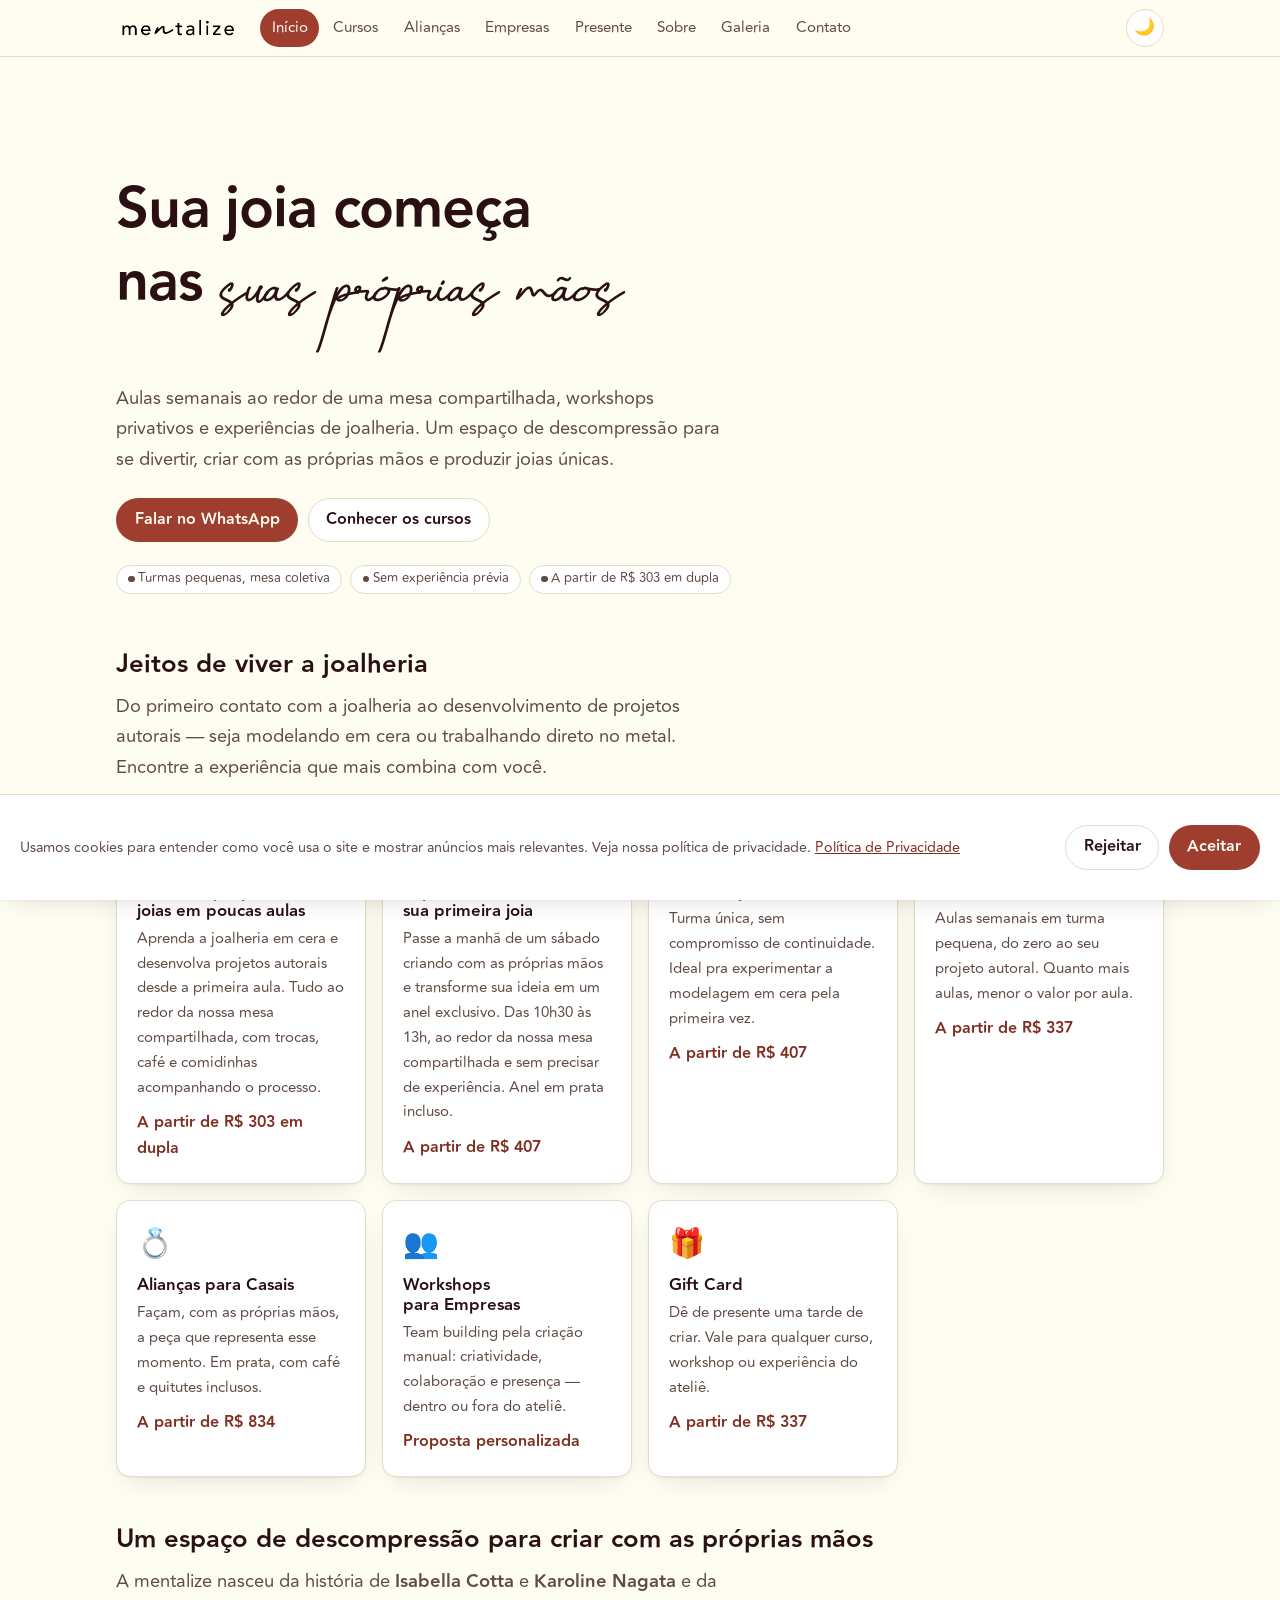
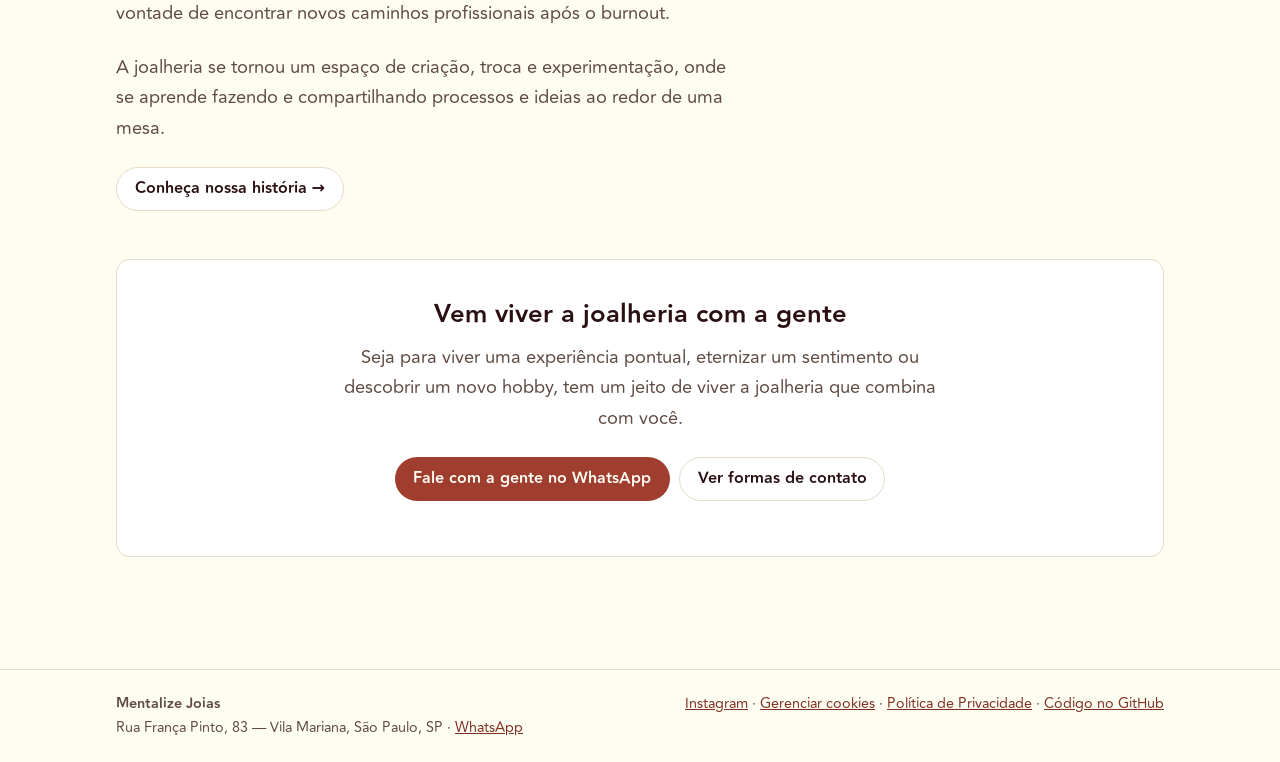
==== index.html @ 67fbf90e "Aplicar a Best Stories no fecho do H1 da Home "Sua joia começa nas suas próprias mãos" — a segunda m" ====
<!DOCTYPE html>
<html lang="pt-BR">
<head>
  <meta charset="utf-8">
  <meta name="viewport" content="width=device-width, initial-scale=1">

  <meta http-equiv="Content-Security-Policy" content="default-src 'self'; img-src 'self' data: https://www.facebook.com; style-src 'self'; font-src 'self'; script-src 'self' https://www.googletagmanager.com https://connect.facebook.net; connect-src 'self' https://www.googletagmanager.com https://www.google-analytics.com https://analytics.google.com https://www.facebook.com https://connect.facebook.net; frame-src https://www.googletagmanager.com; base-uri 'self'; form-action 'none'; object-src 'none'">
  <meta name="referrer" content="strict-origin-when-cross-origin">

  <title>Mentalize Joias — Ateliê de Joalheria Autoral · Vila Mariana, SP</title>
  <meta name="description" content="Ateliê de joalheria na Vila Mariana, São Paulo. Aulas semanais em mesa compartilhada, workshops privativos e experiências de joalheria — um espaço de descompressão para criar com as próprias mãos.">

  <!-- Únicas URLs absolutas do projeto: atualize para o seu domínio ao publicar. -->
  <link rel="canonical" href="https://pgillets.github.io/simple_site_mentalize/">
  <meta property="og:type" content="website">
  <meta property="og:site_name" content="Mentalize Joias">
  <meta property="og:title" content="Mentalize Joias — Ateliê de Joalheria Autoral">
  <meta property="og:description" content="Aulas semanais em mesa compartilhada, workshops privativos e experiências de joalheria. Um espaço de descompressão para criar com as próprias mãos.">
  <meta property="og:url" content="https://pgillets.github.io/simple_site_mentalize/">
  <meta property="og:image" content="https://pgillets.github.io/simple_site_mentalize/assets/og-capa-negocio.png">
  <meta property="og:image:width" content="1200">
  <meta property="og:image:height" content="630">
  <meta property="og:locale" content="pt_BR">
  <meta name="twitter:card" content="summary_large_image">
  <meta name="twitter:title" content="Mentalize Joias — Ateliê de Joalheria Autoral">
  <meta name="twitter:description" content="Aulas semanais em mesa compartilhada, workshops privativos e experiências de joalheria. Um espaço de descompressão para criar com as próprias mãos.">
  <meta name="twitter:image" content="https://pgillets.github.io/simple_site_mentalize/assets/og-capa-negocio.png">

  <meta name="color-scheme" content="light dark">
  <meta name="theme-color" media="(prefers-color-scheme: light)" content="#fefdf2">
  <meta name="theme-color" media="(prefers-color-scheme: dark)" content="#2b2b1d">

  <link rel="icon" href="./assets/favicon.svg" type="image/svg+xml">
  <link rel="apple-touch-icon" href="./assets/icones/icone-256.png">
  <link rel="manifest" href="./manifest.webmanifest">

  <link rel="stylesheet" href="./css/tokens.css">
  <link rel="stylesheet" href="./css/base.css">
  <link rel="stylesheet" href="./css/componentes.css">
  <link rel="stylesheet" href="./css/negocio.css">

  <!-- Anti-FOUC: aplica o tema salvo ANTES do primeiro paint. Script clássico e bloqueante de propósito. -->
  <script src="./js/tema-boot.js"></script>
  <script type="module" src="./js/site.js"></script>

  <!--
    Dados estruturados (schema.org/LocalBusiness). Ajudam buscadores a mostrar
    nome, endereço e telefone direto no resultado de busca. Bloco só nesta
    página (index.html é a URL canônica do negócio). Sem "aggregateRating"
    (não há avaliações reais publicadas) e sem horas fixas (atendimento por
    agendamento via WhatsApp).
  -->
  <script type="application/ld+json">
  {
    "@context": "https://schema.org",
    "@type": "LocalBusiness",
    "@id": "https://pgillets.github.io/simple_site_mentalize/#negocio",
    "name": "Mentalize Joias",
    "description": "Ateliê de joalheria: aulas semanais em mesa compartilhada, workshops privativos, alianças feitas à mão e experiências para empresas, na Vila Mariana.",
    "image": "https://pgillets.github.io/simple_site_mentalize/assets/og-capa-negocio.png",
    "url": "https://pgillets.github.io/simple_site_mentalize/",
    "telephone": "+55-11-96317-7116",
    "priceRange": "R$$",
    "address": {
      "@type": "PostalAddress",
      "streetAddress": "Rua França Pinto, 83",
      "addressLocality": "São Paulo",
      "addressRegion": "SP",
      "postalCode": "04016-030",
      "addressCountry": "BR"
    },
    "geo": {
      "@type": "GeoCoordinates",
      "latitude": -23.585501027494438,
      "longitude": -46.6375739
    },
    "areaServed": "São Paulo",
    "founder": [
      { "@type": "Person", "name": "Isabella Cotta" },
      { "@type": "Person", "name": "Karoline Nagata" }
    ],
    "sameAs": [
      "https://www.instagram.com/mentalize.joias"
    ]
  }
  </script>
</head>
<body>
  <a class="pular" href="#conteudo">Pular para o conteúdo</a>

  <header class="topo">
    <cabecalho-site class="topo-conteudo" data-pagina="inicio" nome-negocio="Mentalize Joias">
      <a class="marca" href="./index.html" aria-label="Mentalize Joias — página inicial">
        <img class="marca-logo marca-logo--claro" src="./assets/logo-preto.png" alt="" width="128" height="24">
        <img class="marca-logo marca-logo--escuro" src="./assets/logo-branco.png" alt="" width="128" height="24">
      </a>
    </cabecalho-site>
    <noscript>
      <nav class="topo-conteudo" aria-label="Navegação principal">
        <a href="./index.html">Início</a>
        <a href="./cursos.html">Cursos</a>
        <a href="./aliancas.html">Alianças</a>
        <a href="./empresas.html">Empresas</a>
        <a href="./presente.html">Presente</a>
        <a href="./sobre.html">Sobre</a>
        <a href="./galeria.html">Galeria</a>
        <a href="./contato.html">Contato</a>
      </nav>
    </noscript>
  </header>

  <main id="conteudo">
    <section class="heroi">
      <h1>Sua joia começa nas <span class="manuscrita">suas próprias mãos</span></h1>
      <p class="lide">
        Aulas semanais ao redor de uma mesa compartilhada, workshops privativos
        e experiências de joalheria. Um espaço de descompressão para se
        divertir, criar com as próprias mãos e produzir joias únicas.
      </p>
      <div class="grupo-botoes">
        <a class="botao botao-primario" href="https://wa.me/5511963177116" target="_blank" rel="noopener noreferrer">Falar no WhatsApp</a>
        <a class="botao" href="./cursos.html">Conhecer os cursos</a>
      </div>
      <div class="linha-selos">
        <span class="selo">Turmas pequenas, mesa coletiva</span>
        <span class="selo">Sem experiência prévia</span>
        <span class="selo">A partir de R$&nbsp;303 em dupla</span>
      </div>
    </section>

    <section id="ofertas">
      <h2>Jeitos de viver a joalheria</h2>
      <p class="lide">
        Do primeiro contato com a joalheria ao desenvolvimento de projetos
        autorais — seja modelando em cera ou trabalhando direto no metal.
        Encontre a experiência que mais combina com você.
      </p>
      <div class="grade-servicos">
        <a class="card-servico" href="./cursos.html">
          <span class="card-servico-icone" aria-hidden="true">📅</span>
          <h3>Crie suas próprias joias em poucas aulas</h3>
          <p>Aprenda a joalheria em cera e desenvolva projetos autorais desde a primeira aula. Tudo ao redor da nossa mesa compartilhada, com trocas, café e comidinhas acompanhando o processo.</p>
          <span class="preco-mini">A partir de R$&nbsp;303 em dupla</span>
        </a>
        <a class="card-servico" href="./presente.html#workshop-coletivo">
          <span class="card-servico-icone" aria-hidden="true">🔨</span>
          <h3>Experimente fazer sua primeira joia</h3>
          <p>Passe a manhã de um sábado criando com as próprias mãos e transforme sua ideia em um anel exclusivo. Das 10h30 às 13h, ao redor da nossa mesa compartilhada e sem precisar de experiência. Anel em prata incluso.</p>
          <span class="preco-mini">A partir de R$&nbsp;407</span>
        </a>
        <a class="card-servico" href="./presente.html#workshop-coletivo">
          <span class="card-servico-icone" aria-hidden="true">🔨</span>
          <h3>Workshop de Sábado</h3>
          <p>Turma única, sem compromisso de continuidade. Ideal pra experimentar a modelagem em cera pela primeira vez.</p>
          <span class="preco-mini">A partir de R$&nbsp;407</span>
        </a>
        <a class="card-servico" href="./cursos.html">
          <span class="card-servico-icone" aria-hidden="true">📅</span>
          <h3>Pacotes de Aula</h3>
          <p>Aulas semanais em turma pequena, do zero ao seu projeto autoral. Quanto mais aulas, menor o valor por aula.</p>
          <span class="preco-mini">A partir de R$&nbsp;337</span>
        </a>
        <a class="card-servico" href="./aliancas.html">
          <span class="card-servico-icone" aria-hidden="true">💍</span>
          <h3>Alianças para Casais</h3>
          <p>Façam, com as próprias mãos, a peça que representa esse momento. Em prata, com café e quitutes inclusos.</p>
          <span class="preco-mini">A partir de R$&nbsp;834</span>
        </a>
        <a class="card-servico" href="./empresas.html">
          <span class="card-servico-icone" aria-hidden="true">👥</span>
          <h3>Workshops para Empresas</h3>
          <p>Team building pela criação manual: criatividade, colaboração e presença — dentro ou fora do ateliê.</p>
          <span class="preco-mini">Proposta personalizada</span>
        </a>
        <a class="card-servico" href="./presente.html">
          <span class="card-servico-icone" aria-hidden="true">🎁</span>
          <h3>Gift Card</h3>
          <p>Dê de presente uma tarde de criar. Vale para qualquer curso, workshop ou experiência do ateliê.</p>
          <span class="preco-mini">A partir de R$&nbsp;337</span>
        </a>
      </div>
    </section>

    <section id="sobre-resumo">
      <h2>Um espaço de descompressão para criar com as próprias mãos</h2>
      <p class="lide">
        A mentalize nasceu da história de <strong>Isabella Cotta</strong> e
        <strong>Karoline Nagata</strong> e da vontade de encontrar novos
        caminhos profissionais após o burnout.
      </p>
      <p class="lide">
        A joalheria se tornou um espaço de criação, troca e experimentação, onde
        se aprende fazendo e compartilhando processos e ideias ao redor de uma
        mesa.
      </p>
      <p><a class="botao" href="./sobre.html">Conheça nossa história →</a></p>
    </section>

    <section class="faixa-cta">
      <h2>Vem viver a joalheria com a gente</h2>
      <p class="lide">Seja para viver uma experiência pontual, eternizar um sentimento ou descobrir um novo hobby, tem um jeito de viver a joalheria que combina com você.</p>
      <div class="grupo-botoes">
        <a class="botao botao-primario" href="https://wa.me/5511963177116" target="_blank" rel="noopener noreferrer">Fale com a gente no WhatsApp</a>
        <a class="botao" href="./contato.html">Ver formas de contato</a>
      </div>
    </section>
  </main>

  <footer class="rodape rodape-negocio">
    <div class="rodape-conteudo">
      <div>
        <strong>Mentalize Joias</strong>
        <p>Rua França Pinto, 83 — Vila Mariana, São Paulo, SP · <a href="https://wa.me/5511963177116" target="_blank" rel="noopener noreferrer">WhatsApp</a></p>
      </div>
      <p>
        <a href="https://www.instagram.com/mentalize.joias" target="_blank" rel="noopener noreferrer">Instagram</a>
        · <a href="#" class="gerenciar-cookies">Gerenciar cookies</a>
        · <a href="./privacidade.html">Política de Privacidade</a>
        · <a href="https://github.com/pgillets/simple_site_mentalize">Código no GitHub</a>
      </p>
    </div>
  </footer>
</body>
</html>
---- css/tokens.css ----
/*
 * tokens.css — só design tokens (CSS custom properties).
 *
 * Paleta da marca Mentalize Joias: terracota (#9F3E2E), ameixa (#2A1013),
 * oliva (#666646), creme (#FEFDF2) e preto. O tema claro usa creme de fundo
 * com texto ameixa; o tema escuro (não especificado no manual de marca) é
 * derivado a partir do oliva escurecido, com a terracota clareada nos
 * destaques para manter contraste. Todas as combinações texto/fundo
 * verificadas em AA/AAA (WCAG).
 *
 * O tema inteiro do site é definido aqui. O bloco escuro aparece duas vezes
 * de propósito (é o preço honesto do zero-build, sem pré-processador):
 *   1. dentro de @media (prefers-color-scheme: dark), quando o visitante segue
 *      o sistema e NÃO forçou o tema claro;
 *   2. em :root[data-tema="escuro"], quando o visitante escolheu o escuro
 *      explicitamente (js/tema.js grava a escolha em localStorage).
 */

/*
 * Avenir — a fonte da marca, auto-hospedada em assets/fontes/ (woff2).
 * Auto-hospedada de propósito: sem Google Fonts, a CSP fica em 'self' para
 * estilos e fontes, e nenhuma requisição sai para terceiros ao carregar a
 * página.
 *
 * Os três arquivos licenciados cobrem toda a escala que o CSS usa. Como o
 * site só declara font-weight 600, 700 e 800 (além do 400 implícito do corpo
 * de texto), o Heavy é declarado como uma FAIXA 600–900: assim qualquer um
 * desses três pesos resolve para ele, sem o navegador sintetizar negrito
 * falso. O Book (mais leve que o Regular) fica disponível em 300–350 para
 * texto de exibição, caso um dia se queira um H1 mais leve.
 */
@font-face {
  font-family: "Avenir";
  src: url("../assets/fontes/avenir-book.woff2") format("woff2");
  font-weight: 300 350;
  font-style: normal;
  font-display: swap;
}

@font-face {
  font-family: "Avenir";
  src: url("../assets/fontes/avenir-regular.woff2") format("woff2");
  font-weight: 400 500;
  font-style: normal;
  font-display: swap;
}

@font-face {
  font-family: "Avenir";
  src: url("../assets/fontes/avenir-heavy.woff2") format("woff2");
  font-weight: 600 900;
  font-style: normal;
  font-display: swap;
}

/*
 * Best Stories — a segunda fonte do manual da marca, a manuscrita. É dela que
 * vem o "n" cursivo do wordmark "mentalize". Também auto-hospedada.
 *
 * Uso reservado a acentos curtos (uma palavra, uma assinatura): é uma fonte de
 * exibição, ilegível em corpo de texto e em tamanhos pequenos. Não entra em
 * --fonte; fica em --fonte-manuscrita, aplicada ponto a ponto.
 *
 * Um @font-face que nenhuma regra usa não é baixado pelo navegador, então
 * declarar isto aqui não custa nada enquanto o token não for aplicado.
 */
@font-face {
  font-family: "Best Stories";
  src: url("../assets/fontes/best-stories.woff2") format("woff2");
  font-weight: 400;
  font-style: normal;
  font-display: swap;
}

:root {
  color-scheme: light;

  /* Cores */
  --cor-fundo: #fefdf2;
  --cor-superficie: #ffffff;
  --cor-superficie-2: #f3ecdd;
  --cor-texto: #2a1013;
  --cor-texto-suave: #5f4b43;
  --cor-borda: #e6dcc8;
  --cor-destaque: #9f3e2e;
  --cor-destaque-forte: #7e2f22;
  --cor-sobre-destaque: #fefdf2;
  --cor-ok: #2e7d32;
  --cor-aviso: #92400e;
  --cor-erro: #b3261e;
  --cor-codigo-fundo: #241016;
  --cor-codigo-texto: #f3ecdd;
  --gradiente: linear-gradient(120deg, #9f3e2e, #666646);

  /* Tipografia */
  --fonte: "Avenir", system-ui, -apple-system, "Segoe UI", Roboto, "Helvetica Neue", Arial, sans-serif;
  --fonte-manuscrita: "Best Stories", "Segoe Script", cursive;
  --fonte-mono: ui-monospace, "Cascadia Code", "SF Mono", Menlo, Consolas, monospace;

  /* Forma e ritmo */
  --raio: 14px;
  --raio-s: 8px;
  --sombra: 0 1px 2px rgb(42 16 19 / 0.05), 0 10px 28px -14px rgb(42 16 19 / 0.18);
  --duracao: 180ms;
  --largura-conteudo: 68rem;
}

/*
 * Tema escuro em verde-oliva: a marca não define um tom escuro oficial, então
 * esta escala é derivada do oliva #666646 (escurecido, mesma matiz), com
 * contraste verificado contra o texto creme (13:1 texto/fundo, AA/AAA em
 * todas as combinações). --cor-sobre-destaque continua um neutro escuro
 * próprio (não igual a --cor-fundo) só para o texto de botão manter bom
 * contraste sobre --cor-destaque.
 */

/* Tema escuro seguindo o sistema (sem escolha explícita do visitante). */
@media (prefers-color-scheme: dark) {
  :root:not([data-tema="claro"]) {
    color-scheme: dark;

    --cor-fundo: #2b2b1d;
    --cor-superficie: #383825;
    --cor-superficie-2: #454530;
    --cor-texto: #fbf4e6;
    --cor-texto-suave: #c9b4a6;
    --cor-borda: #54543c;
    --cor-destaque: #d9714e;
    --cor-destaque-forte: #e8916e;
    --cor-sobre-destaque: #1c1c12;
    --cor-ok: #7fb77f;
    --cor-aviso: #e0b45c;
    --cor-erro: #f08a80;
    --cor-codigo-fundo: #16150d;
    --cor-codigo-texto: #f3ecdd;
    --gradiente: linear-gradient(120deg, #d9714e, #a6a063);
    --sombra: 0 1px 2px rgb(0 0 0 / 0.4), 0 10px 28px -14px rgb(0 0 0 / 0.6);
  }
}

/* Tema escuro escolhido explicitamente (data-tema vem de js/tema-boot.js). */
:root[data-tema="escuro"] {
  color-scheme: dark;

  --cor-fundo: #2b2b1d;
  --cor-superficie: #383825;
  --cor-superficie-2: #454530;
  --cor-texto: #fbf4e6;
  --cor-texto-suave: #c9b4a6;
  --cor-borda: #54543c;
  --cor-destaque: #d9714e;
  --cor-destaque-forte: #e8916e;
  --cor-sobre-destaque: #1c1c12;
  --cor-ok: #7fb77f;
  --cor-aviso: #e0b45c;
  --cor-erro: #f08a80;
  --cor-codigo-fundo: #16150d;
  --cor-codigo-texto: #f3ecdd;
  --gradiente: linear-gradient(120deg, #d9714e, #a6a063);
  --sombra: 0 1px 2px rgb(0 0 0 / 0.4), 0 10px 28px -14px rgb(0 0 0 / 0.6);
}
---- css/base.css ----
/*
 * base.css — reset leve, tipografia, layout do documento e acessibilidade.
 */

*,
*::before,
*::after {
  box-sizing: border-box;
}

* {
  margin: 0;
}

html {
  scroll-behavior: smooth;
}

body {
  font-family: var(--fonte);
  line-height: 1.65;
  background: var(--cor-fundo);
  color: var(--cor-texto);
  min-height: 100svh;
  display: flex;
  flex-direction: column;
  -webkit-font-smoothing: antialiased;
}

img,
svg,
canvas {
  display: block;
  max-width: 100%;
}

h1,
h2,
h3 {
  line-height: 1.15;
  text-wrap: balance;
}

h1 {
  font-size: clamp(1.9rem, 1.3rem + 2.4vw, 2.8rem);
  letter-spacing: -0.02em;
}

h2 {
  font-size: clamp(1.25rem, 1.1rem + 0.8vw, 1.6rem);
}

a {
  color: var(--cor-destaque-forte);
}

button {
  font: inherit;
}

::selection {
  background: var(--cor-destaque);
  color: var(--cor-sobre-destaque);
}

:focus-visible {
  outline: 2px solid var(--cor-destaque);
  outline-offset: 2px;
}

/* Link "pular para o conteúdo": invisível até receber foco pelo teclado. */
.pular {
  position: absolute;
  left: 1rem;
  top: 0;
  z-index: 100;
  translate: 0 -150%;
  background: var(--cor-destaque);
  color: var(--cor-sobre-destaque);
  padding: 0.6rem 1rem;
  border-radius: 0 0 var(--raio-s) var(--raio-s);
  text-decoration: none;
  transition: translate var(--duracao);
}

.pular:focus {
  translate: 0 0;
}

/* Esconde visualmente mas mantém disponível para leitores de tela. */
.visualmente-oculto {
  position: absolute;
  width: 1px;
  height: 1px;
  padding: 0;
  margin: -1px;
  overflow: hidden;
  clip: rect(0, 0, 0, 0);
  white-space: nowrap;
  border: 0;
}

main {
  flex: 1;
  width: 100%;
  max-width: var(--largura-conteudo);
  margin-inline: auto;
  padding: 2.5rem 1.25rem 4rem;
}

.lide {
  font-size: 1.15rem;
  color: var(--cor-texto-suave);
  max-width: 62ch;
  margin-top: 0.75rem;
}

/* Quem pede menos movimento, recebe menos movimento — em tudo. */
@media (prefers-reduced-motion: reduce) {
  html {
    scroll-behavior: auto;
  }

  *,
  *::before,
  *::after {
    animation-duration: 0.01ms !important;
    animation-iteration-count: 1 !important;
    transition-duration: 0.01ms !important;
  }
}
---- css/componentes.css ----
/*
 * componentes.css — cabeçalho, navegação, botões, selos, tabelas e demais
 * peças reutilizadas por todas as páginas do site.
 */

/* ===== Cabeçalho e navegação ===== */

.topo {
  position: sticky;
  top: 0;
  z-index: 20;
  background: var(--cor-fundo);
  border-bottom: 1px solid var(--cor-borda);
}

@supports (backdrop-filter: blur(8px)) {
  .topo {
    background: color-mix(in srgb, var(--cor-fundo) 72%, transparent);
    backdrop-filter: blur(10px) saturate(1.4);
  }
}

.topo-conteudo {
  display: flex;
  align-items: center;
  flex-wrap: wrap;
  gap: 0.25rem 1rem;
  max-width: var(--largura-conteudo);
  margin-inline: auto;
  padding: 0.55rem 1.25rem;
}

.marca {
  display: flex;
  align-items: center;
  gap: 0.55ch;
  font-weight: 700;
  text-decoration: none;
  color: var(--cor-texto);
  white-space: nowrap;
}

/* Logotipo "mentalize": as duas artes reais do manual da marca — preta para
   fundo claro, branca para fundo escuro — em vez de inverter uma delas por
   filtro. Só uma fica visível por vez; a outra sai do layout e da árvore de
   acessibilidade. Espelha a lógica de tema de tokens.css (preferência do
   sistema + override manual via data-tema). O nome acessível do link fica no
   aria-label da .marca, então as duas imagens são decorativas (alt=""). */
.marca-logo {
  height: 1.5rem;
  width: auto;
}

.marca-logo--escuro {
  display: none;
}

@media (prefers-color-scheme: dark) {
  :root:not([data-tema="claro"]) .marca-logo--claro {
    display: none;
  }

  :root:not([data-tema="claro"]) .marca-logo--escuro {
    display: block;
  }
}

:root[data-tema="escuro"] .marca-logo--claro {
  display: none;
}

:root[data-tema="escuro"] .marca-logo--escuro {
  display: block;
}

.topo nav {
  display: flex;
  gap: 0.15rem;
  overflow-x: auto;
  scrollbar-width: none;
  flex: 1 1 auto;
}

.topo nav::-webkit-scrollbar {
  display: none;
}

.topo nav a {
  padding: 0.38rem 0.72rem;
  border-radius: 999px;
  text-decoration: none;
  color: var(--cor-texto-suave);
  font-size: 0.95rem;
  white-space: nowrap;
  transition: background var(--duracao), color var(--duracao);
}

.topo nav a:hover {
  color: var(--cor-texto);
  background: var(--cor-superficie-2);
}

/* Estado ativo por atributo ARIA: acessibilidade e estilo com um seletor só. */
.topo nav a[aria-current="page"] {
  color: var(--cor-sobre-destaque);
  background: var(--cor-destaque);
}

#alternar-tema {
  margin-left: auto;
  border: 1px solid var(--cor-borda);
  background: var(--cor-superficie);
  border-radius: 999px;
  width: 2.4rem;
  height: 2.4rem;
  display: grid;
  place-items: center;
  font-size: 1.05rem;
  cursor: pointer;
  transition: border-color var(--duracao);
}

#alternar-tema:hover {
  border-color: var(--cor-destaque);
}

@media (max-width: 46rem) {
  .topo nav {
    order: 3;
    flex-basis: 100%;
  }
}

/* Abaixo disso, os 5 itens de nav (Início/Serviços/Sobre/Galeria/Contato)
   não cabem mais na largura toda com o espaçamento normal — encolhe fonte
   e preenchimento para caber sem depender da rolagem horizontal (que
   continua como rede de segurança em telas ainda mais estreitas). */
@media (max-width: 26rem) {
  .topo nav {
    gap: 0.05rem;
  }

  .topo nav a {
    padding: 0.34rem 0.5rem;
    font-size: 0.85rem;
  }
}

/* ===== Rodapé ===== */

.rodape {
  border-top: 1px solid var(--cor-borda);
}

.rodape-conteudo {
  max-width: var(--largura-conteudo);
  margin-inline: auto;
  padding: 1.4rem 1.25rem;
  color: var(--cor-texto-suave);
  font-size: 0.9rem;
  display: flex;
  flex-wrap: wrap;
  gap: 0.5rem 1.5rem;
  justify-content: space-between;
}

/* ===== Herói ===== */

.heroi {
  padding-block: 2rem 0.5rem;
}

.heroi h1 {
  font-size: clamp(2.2rem, 1.3rem + 3.8vw, 3.6rem);
  max-width: 22ch;
}

/* Trecho manuscrito dentro de um título: a mesma lógica do wordmark, que
   mistura Avenir com uma letra da Best Stories. Três correções obrigatórias,
   porque o título traz herança que não serve para uma cursiva:
     - font-size 1.45em compensa a altura-x, bem menor que a da Avenir;
     - font-weight 400 evita negrito sintético (h1 é bold por padrão e a fonte
       só existe em um peso);
     - letter-spacing normal desfaz o -0.02em do h1, que colaria as ligaduras.
   O span é decorativo de propósito (não <em>): muda a tipografia, não o
   significado da frase. */
.manuscrita {
  font-family: var(--fonte-manuscrita);
  font-size: 1.45em;
  font-weight: 400;
  letter-spacing: normal;
}

/* A Best Stories desce 53px de tinta abaixo da linha de base no tamanho do
   hero, contra 14px da Avenir — medido no Chromium. Com o line-height 1.15
   dos títulos, esse rabo invade o parágrafo seguinte. O :has() dá a folga
   apenas ao título que realmente tem o trecho manuscrito: os outros oito
   heróis do site seguem sem padding extra. Em em, para escalar junto com o
   clamp() do font-size. */
.heroi h1:has(.manuscrita) {
  padding-bottom: 0.55em;
}

.texto-gradiente {
  background: var(--gradiente);
  background-clip: text;
  -webkit-background-clip: text;
  color: transparent;
}

.linha-selos {
  display: flex;
  flex-wrap: wrap;
  gap: 0.5rem;
  margin-top: 1.4rem;
}

/* ===== Selos (badges de estado / comodidades) ===== */

.selo {
  display: inline-flex;
  align-items: center;
  gap: 0.5ch;
  border: 1px solid var(--cor-borda);
  border-radius: 999px;
  padding: 0.16rem 0.7rem;
  font-size: 0.82rem;
  color: var(--cor-texto-suave);
  background: var(--cor-superficie);
  white-space: nowrap;
}

.selo::before {
  content: "";
  width: 0.5em;
  height: 0.5em;
  border-radius: 50%;
  background: currentcolor;
  flex: none;
}

.selo-ok {
  color: var(--cor-ok);
}

.selo-aviso {
  color: var(--cor-aviso);
}

.selo-erro {
  color: var(--cor-erro);
}

/* ===== Grade de estatísticas ===== */

.grade-stats {
  display: grid;
  gap: 0.75rem;
  grid-template-columns: repeat(auto-fit, minmax(8.5rem, 1fr));
}

.stat {
  background: var(--cor-superficie);
  border: 1px solid var(--cor-borda);
  border-radius: var(--raio);
  padding: 0.9rem 1.1rem;
  display: flex;
  flex-direction: column;
  gap: 0.1rem;
}

.stat-rotulo {
  font-size: 0.85rem;
  color: var(--cor-texto-suave);
}

.stat-valor {
  font-size: 1.9rem;
  font-weight: 600;
  line-height: 1.15;
}

/* ===== Botões ===== */

.botao {
  display: inline-flex;
  align-items: center;
  gap: 0.5ch;
  font-weight: 600;
  cursor: pointer;
  border-radius: 999px;
  border: 1px solid var(--cor-borda);
  background: var(--cor-superficie);
  color: var(--cor-texto);
  padding: 0.5rem 1.1rem;
  text-decoration: none;
  transition: border-color var(--duracao), translate var(--duracao);
}

.botao:hover {
  border-color: var(--cor-destaque);
  translate: 0 -1px;
}

.botao-primario {
  background: var(--cor-destaque);
  border-color: transparent;
  color: var(--cor-sobre-destaque);
}

.botao:disabled {
  opacity: 0.5;
  cursor: not-allowed;
  translate: none;
}

.grupo-botoes {
  display: flex;
  flex-wrap: wrap;
  gap: 0.6rem;
  margin-block: 0.9rem;
}

/* ===== Caixa de aviso/callout ===== */

.chamada-caixa {
  border-inline-start: 3px solid var(--cor-destaque);
  background: var(--cor-superficie);
  border-radius: var(--raio-s);
  padding: 0.8rem 1rem;
  margin-block: 1rem;
  color: var(--cor-texto-suave);
  max-width: 72ch;
}

/* ===== Código (baseline genérica) ===== */

code {
  font-family: var(--fonte-mono);
  font-size: 0.9em;
  background: var(--cor-superficie-2);
  padding: 0.1em 0.35em;
  border-radius: 4px;
  overflow-wrap: anywhere;
}

pre {
  background: var(--cor-codigo-fundo);
  color: var(--cor-codigo-texto);
  border-radius: var(--raio-s);
  padding: 1rem 1.15rem;
  overflow: auto;
  max-height: 26rem;
}

pre code {
  background: none;
  padding: 0;
  font-size: 0.82rem;
  line-height: 1.6;
}

/* ===== Tabelas ===== */

.rolagem-x {
  overflow-x: auto;
}

table {
  border-collapse: collapse;
  width: 100%;
  font-size: 0.95rem;
}

th,
td {
  text-align: left;
  padding: 0.55rem 0.7rem;
  border-bottom: 1px solid var(--cor-borda);
  vertical-align: top;
}

th {
  color: var(--cor-texto-suave);
  font-weight: 600;
  font-size: 0.85rem;
}

/* ===== Toast de atualização do service worker ===== */

.toast {
  position: fixed;
  left: 1rem;
  bottom: 1rem;
  z-index: 50;
  display: flex;
  align-items: center;
  gap: 0.9rem;
  background: var(--cor-superficie);
  color: var(--cor-texto);
  border: 1px solid var(--cor-borda);
  border-radius: var(--raio);
  padding: 0.8rem 1rem;
  box-shadow: var(--sombra);
  max-width: min(92vw, 24rem);
  translate: 0 calc(100% + 1.5rem);
  transition: translate 350ms cubic-bezier(0.2, 0.9, 0.3, 1.15);
}

.toast.visivel {
  translate: 0 0;
}

/* ===== Faixa de cookies (consentimento.js) ===== */

.faixa-cookies {
  position: fixed;
  left: 0;
  right: 0;
  bottom: 0;
  z-index: 60;
  display: flex;
  flex-wrap: wrap;
  align-items: center;
  justify-content: space-between;
  gap: 0.75rem 1.5rem;
  background: var(--cor-superficie);
  color: var(--cor-texto);
  border-top: 1px solid var(--cor-borda);
  box-shadow: var(--sombra);
  padding: 1rem 1.25rem;
}

.faixa-cookies p {
  margin: 0;
  flex: 1 1 20rem;
  font-size: 0.9rem;
  color: var(--cor-texto-suave);
}

.faixa-cookies .grupo-botoes {
  flex: 0 0 auto;
}
---- css/negocio.css ----
/*
 * negocio.css — estilos de conteúdo compartilhados pelas páginas do site
 * institucional (index.html, cursos.html, aliancas.html, empresas.html,
 * presente.html, sobre.html, galeria.html, contato.html, privacidade.html).
 */

main > section {
  margin-block: 3rem;
  scroll-margin-top: 4.5rem; /* header sticky não cobre o topo da seção ao rolar até a âncora */
}

main > section h2 {
  margin-bottom: 0.4rem;
}

main > section > .lide {
  margin-bottom: 1.5rem;
}

/* ===== Serviços ===== */

.grade-servicos {
  display: grid;
  gap: 1rem;
  grid-template-columns: repeat(auto-fit, minmax(14rem, 1fr));
  margin-top: 1.5rem;
}

.card-servico {
  background: var(--cor-superficie);
  border: 1px solid var(--cor-borda);
  border-radius: var(--raio);
  padding: 1.25rem;
  box-shadow: var(--sombra);
}

.card-servico-icone {
  font-size: 1.8rem;
  display: block;
  margin-bottom: 0.5rem;
}

.card-servico h3 {
  font-size: 1.05rem;
  margin-bottom: 0.35rem;
}

.card-servico p {
  color: var(--cor-texto-suave);
  font-size: 0.94rem;
}

/* Card-serviço como link inteiro (index.html → âncoras de cursos.html). */
a.card-servico {
  color: var(--cor-texto);
  text-decoration: none;
  transition: border-color var(--duracao), translate var(--duracao);
}

a.card-servico:hover {
  border-color: var(--cor-destaque);
  translate: 0 -2px;
}

.card-servico .preco-mini {
  display: block;
  margin-top: 0.6rem;
  font-weight: 700;
  color: var(--cor-destaque-forte);
}

/* ===== Prova social (Início) ===== */

.prova-social-grade {
  display: flex;
  flex-wrap: wrap;
  align-items: center;
  gap: 1.5rem 2rem;
  margin-top: 1.25rem;
}

.prova-social-grade .stat {
  flex: 0 0 auto;
}

.prova-social-grade .depoimento {
  flex: 1 1 20rem;
  margin: 0;
}

/* ===== Faixa de chamada para ação (rodapé de página) ===== */

.faixa-cta {
  text-align: center;
  background: var(--cor-superficie);
  border: 1px solid var(--cor-borda);
  border-radius: var(--raio);
  padding: 2.5rem 1.5rem;
}

.faixa-cta .lide {
  margin-inline: auto;
}

.faixa-cta .grupo-botoes {
  justify-content: center;
}

/* ===== Sobre ===== */

.sobre-negocio {
  display: grid;
  gap: 2rem;
  grid-template-columns: minmax(0, 1.4fr) minmax(14rem, 1fr);
  align-items: start;
  margin-top: 1.25rem;
}

.sobre-negocio-texto p + p {
  margin-top: 0.75rem;
}

.stat-estrelas {
  font-size: 0.6em; /* dimensiona junto do texto do card, sem depender de JS */
  margin-block: 0.1rem 0.2rem;
}

@media (max-width: 46rem) {
  .sobre-negocio {
    grid-template-columns: 1fr;
  }
}

/* ===== Depoimentos ===== */

.grade-depoimentos {
  display: grid;
  gap: 1rem;
  grid-template-columns: repeat(auto-fit, minmax(16rem, 1fr));
  margin-top: 1.5rem;
}

.depoimento {
  background: var(--cor-superficie);
  border: 1px solid var(--cor-borda);
  border-left: 3px solid var(--cor-destaque);
  border-radius: var(--raio-s);
  padding: 1.1rem 1.3rem;
  margin: 0;
}

.depoimento p {
  font-style: italic;
  color: var(--cor-texto);
}

.depoimento footer {
  margin-top: 0.6rem;
  font-size: 0.88rem;
  color: var(--cor-texto-suave);
  font-style: normal;
}

/* ===== Contato ===== */

.contato-grade {
  display: flex;
  flex-wrap: wrap;
  gap: 1.5rem 2.5rem;
  align-items: flex-start;
  margin-top: 1.25rem;
}

.contato-info p {
  margin-bottom: 0.5rem;
}

.contato-info a {
  margin-left: 0.4ch;
}

/* ===== Rodapé institucional ===== */

.rodape-negocio .rodape-conteudo {
  align-items: flex-start;
}

.rodape-negocio p {
  margin: 0;
}

/* ===== Galeria de fotos ===== */

.grade-galeria {
  display: grid;
  gap: 1rem;
  grid-template-columns: repeat(auto-fit, minmax(15rem, 1fr));
  margin-top: 1.5rem;
}

.grade-galeria figure {
  margin: 0;
}

.item-galeria {
  display: block;
  border-radius: var(--raio);
  overflow: hidden;
  border: 1px solid var(--cor-borda);
  cursor: zoom-in;
}

.item-galeria img {
  width: 100%;
  height: 12rem;
  object-fit: cover;
  transition: scale var(--duracao);
}

.item-galeria:hover img {
  scale: 1.04;
}

.grade-galeria figcaption {
  margin-top: 0.5rem;
  text-align: center;
  color: var(--cor-texto-suave);
  font-size: 0.9rem;
}

/* Visualizador de foto (lightbox), via <dialog> nativo — ver js/galeria.js. */

dialog#visualizador-foto {
  position: relative; /* âncora para o botão de fechar, que é position: absolute */
  border: none;
  border-radius: var(--raio);
  padding: 1rem;
  background: var(--cor-superficie);
  color: var(--cor-texto);
  max-width: min(92vw, 50rem);
  box-shadow: var(--sombra);
}

dialog#visualizador-foto::backdrop {
  background: rgb(0 0 0 / 0.6);
}

dialog#visualizador-foto img {
  display: block;
  max-width: 100%;
  max-height: 70vh;
  margin-inline: auto;
  border-radius: var(--raio-s);
}

dialog#visualizador-foto p {
  text-align: center;
  color: var(--cor-texto-suave);
  margin-top: 0.75rem;
}

.fechar-dialogo {
  position: absolute;
  top: 0.6rem;
  right: 0.6rem;
  border: 1px solid var(--cor-borda);
  background: var(--cor-superficie);
  color: var(--cor-texto);
  border-radius: 999px;
  width: 2.2rem;
  height: 2.2rem;
  cursor: pointer;
  font-size: 1rem;
}

.fechar-dialogo:hover {
  border-color: var(--cor-destaque);
}

/* ===== Cards de preço (cursos.html) ===== */

.grade-precos {
  display: grid;
  gap: 1.25rem;
  grid-template-columns: repeat(auto-fit, minmax(15rem, 1fr));
  margin-top: 1.75rem;
}

.card-preco {
  position: relative;
  display: flex;
  flex-direction: column;
  background: var(--cor-superficie);
  border: 1px solid var(--cor-borda);
  border-radius: var(--raio);
  padding: 1.5rem 1.35rem;
  box-shadow: var(--sombra);
  scroll-margin-top: 5rem; /* âncoras (#workshop, #pacotes) vindas da home */
}

.card-preco-destaque {
  border: 2px solid var(--cor-destaque);
}

.card-preco .etiqueta {
  position: absolute;
  top: -0.8rem;
  left: 1.35rem;
  background: var(--cor-destaque);
  color: var(--cor-sobre-destaque);
  font-size: 0.72rem;
  font-weight: 700;
  text-transform: uppercase;
  letter-spacing: 0.08em;
  padding: 0.25rem 0.75rem;
  border-radius: 999px;
}

.card-preco h3 {
  font-size: 1.15rem;
  margin-top: 0.25rem;
  margin-bottom: 0.1rem;
}

.card-preco .preco {
  font-size: 1.5rem;
  font-weight: 800;
  line-height: 1.2;
  color: var(--cor-destaque-forte);
  margin-top: 0.35rem;
}

.card-preco .preco-nota {
  font-size: 0.82rem;
  color: var(--cor-texto-suave);
  margin-bottom: 0.9rem;
}

.card-preco ul {
  list-style: none;
  padding: 0;
  margin: 0 0 1.2rem;
  flex: 1;
}

.card-preco li {
  position: relative;
  padding: 0.3rem 0 0.3rem 1.4rem;
  font-size: 0.9rem;
  color: var(--cor-texto-suave);
}

.card-preco li::before {
  content: "✦";
  position: absolute;
  left: 0;
  color: var(--cor-destaque);
}

.card-preco p {
  color: var(--cor-texto-suave);
  font-size: 0.94rem;
  max-width: 62ch;
}

.card-preco p + p {
  margin-top: 0.7rem;
}

.card-preco ul {
  margin-top: 1.1rem;
}

.card-preco .botao {
  align-self: flex-start;
}

/* Variante empilhada: quando cada oferta tem 2–3 parágrafos de texto e uma
   lista longa (caso dos workshops de alianças), competir numa grade de 3
   colunas deixa os cards altos e estreitos. Aqui eles ocupam a largura
   inteira, um abaixo do outro, como o material da cliente os apresenta. */
.grade-precos--empilhada {
  grid-template-columns: 1fr;
}

.tabela-precos {
  margin-top: 1.75rem;
}

/* ===== Faixa de clientes (empresas) ===== */

.faixa-clientes {
  margin-top: 1.5rem;
}

.rotulo-clientes {
  font-size: 0.78rem;
  text-transform: uppercase;
  letter-spacing: 0.1em;
  color: var(--cor-texto-suave);
  margin-bottom: 0.7rem;
}

.logos-clientes {
  display: flex;
  flex-wrap: wrap;
  align-items: center;
  gap: 0.8rem 1.8rem;
  list-style: none;
  padding: 0;
  margin: 0;
}

.logos-clientes li {
  font-weight: 800;
  font-size: 1.15rem;
  color: var(--cor-texto);
  opacity: 0.75;
}

/* ===== Faixa CTA em destaque (gift card) ===== */

.faixa-cta--destaque {
  background: var(--cor-destaque);
  border-color: transparent;
  color: var(--cor-sobre-destaque);
}

.faixa-cta--destaque h2 {
  color: var(--cor-sobre-destaque);
}

.faixa-cta--destaque .lide {
  color: color-mix(in srgb, var(--cor-sobre-destaque) 82%, transparent);
}

.faixa-cta--destaque .botao-primario {
  background: var(--cor-sobre-destaque);
  color: var(--cor-destaque-forte);
}

/* ===== FAQ (cursos.html) ===== */

.lista-faq {
  max-width: 60rem;
  margin-top: 1.5rem;
}

.faq-item {
  padding: 1.1rem 0;
  border-bottom: 1px solid var(--cor-borda);
}

.faq-item:first-child {
  border-top: 1px solid var(--cor-borda);
}

.faq-item h3 {
  font-size: 1.02rem;
  margin-bottom: 0.3rem;
}

.faq-item p {
  color: var(--cor-texto-suave);
}

/* ===== Galeria: placeholders "em breve" ===== */

.galeria-em-breve {
  display: grid;
  place-items: center;
  min-height: 12rem;
  padding: 1rem;
  text-align: center;
  border: 1px dashed var(--cor-borda);
  border-radius: var(--raio);
  background: var(--cor-superficie-2);
  color: var(--cor-texto-suave);
  font-size: 0.9rem;
}

/* ===== Listas com marcador (fora dos cards de preço) ===== */

.lista-marcada {
  list-style: none;
  padding: 0;
  margin: 1.25rem 0;
  max-width: 46rem;
}

.lista-marcada li {
  position: relative;
  padding: 0.35rem 0 0.35rem 1.6rem;
  color: var(--cor-texto-suave);
}

.lista-marcada li::before {
  content: "✦";
  position: absolute;
  left: 0;
  color: var(--cor-destaque);
}

.lista-marcada--check li::before {
  content: "✔";
}

/* ===== Faixa promocional (banner de desconto) ===== */

.faixa-promo {
  display: flex;
  flex-wrap: wrap;
  align-items: center;
  justify-content: center;
  gap: 0.5rem;
  text-align: center;
  background: var(--gradiente);
  color: var(--cor-sobre-destaque);
  border-radius: 999px;
  padding: 0.75rem 1.5rem;
  margin-top: 1.5rem;
  font-weight: 700;
  font-size: 0.95rem;
}
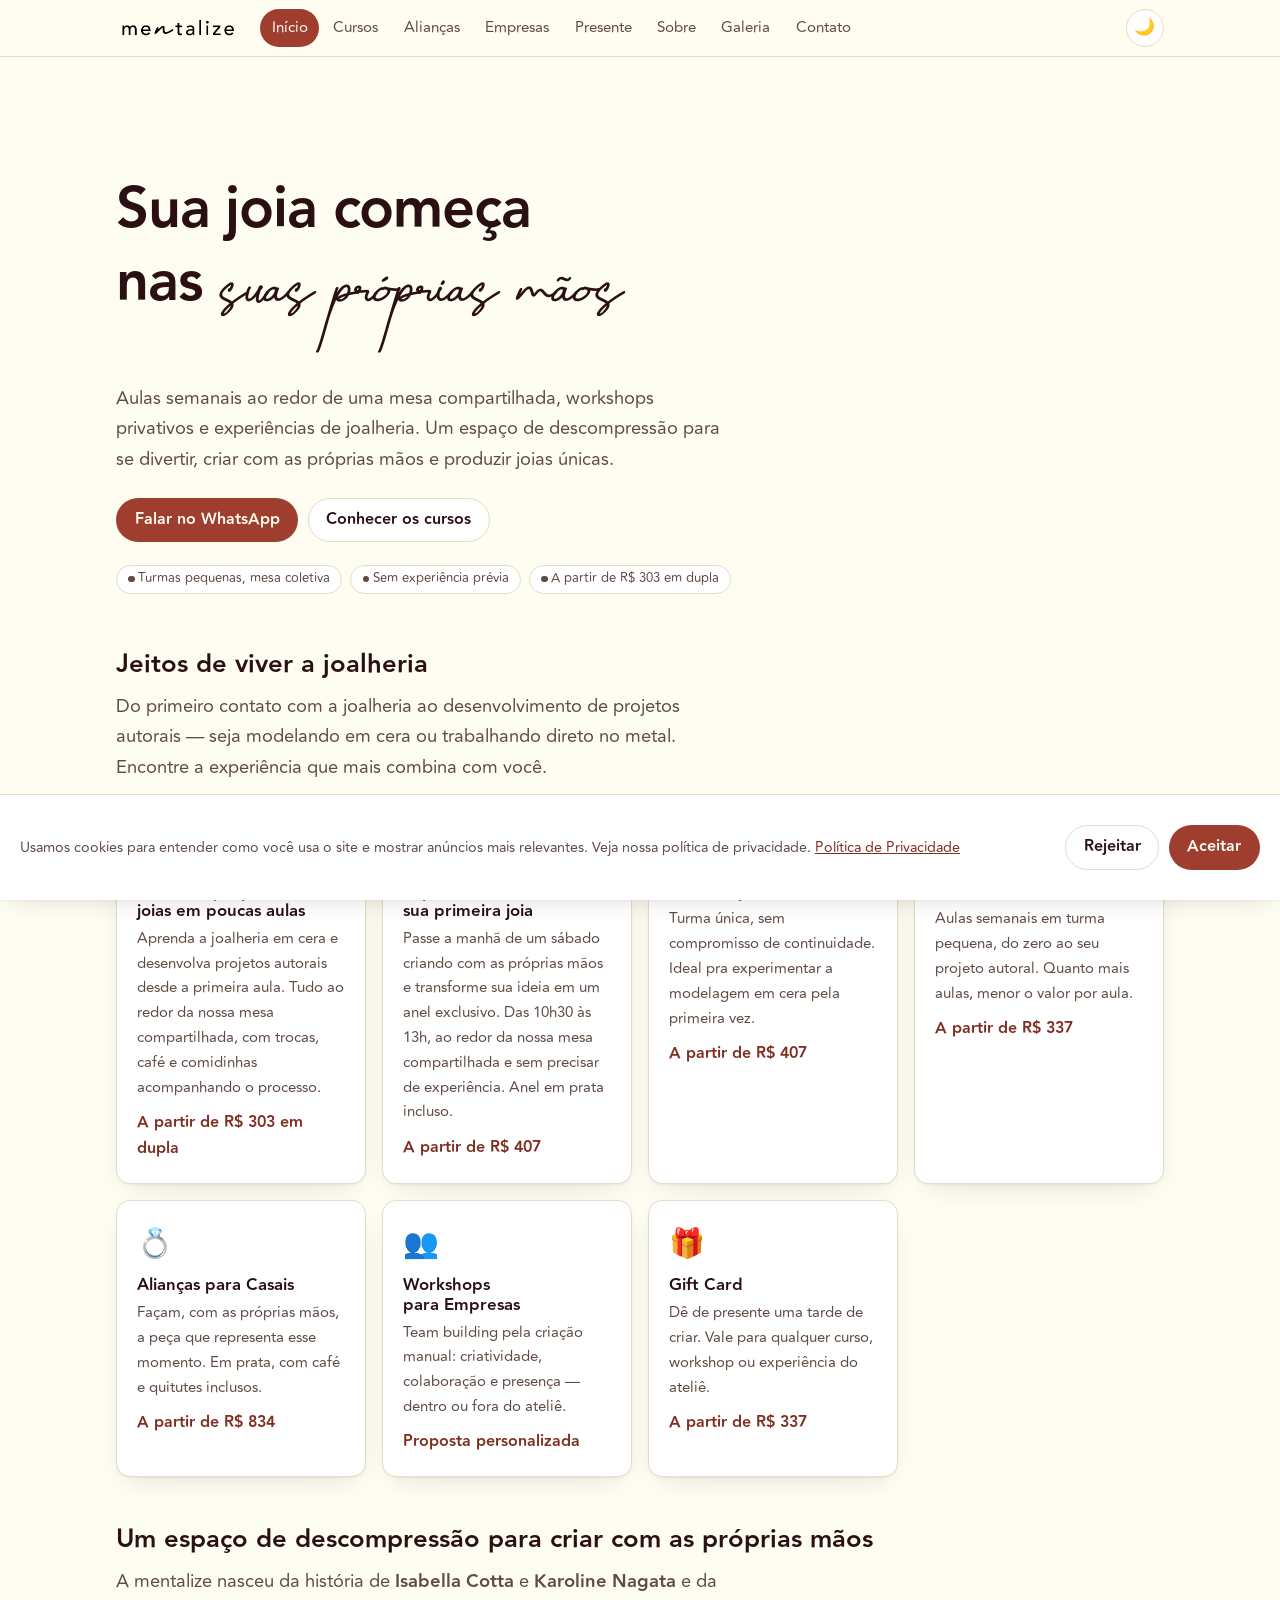
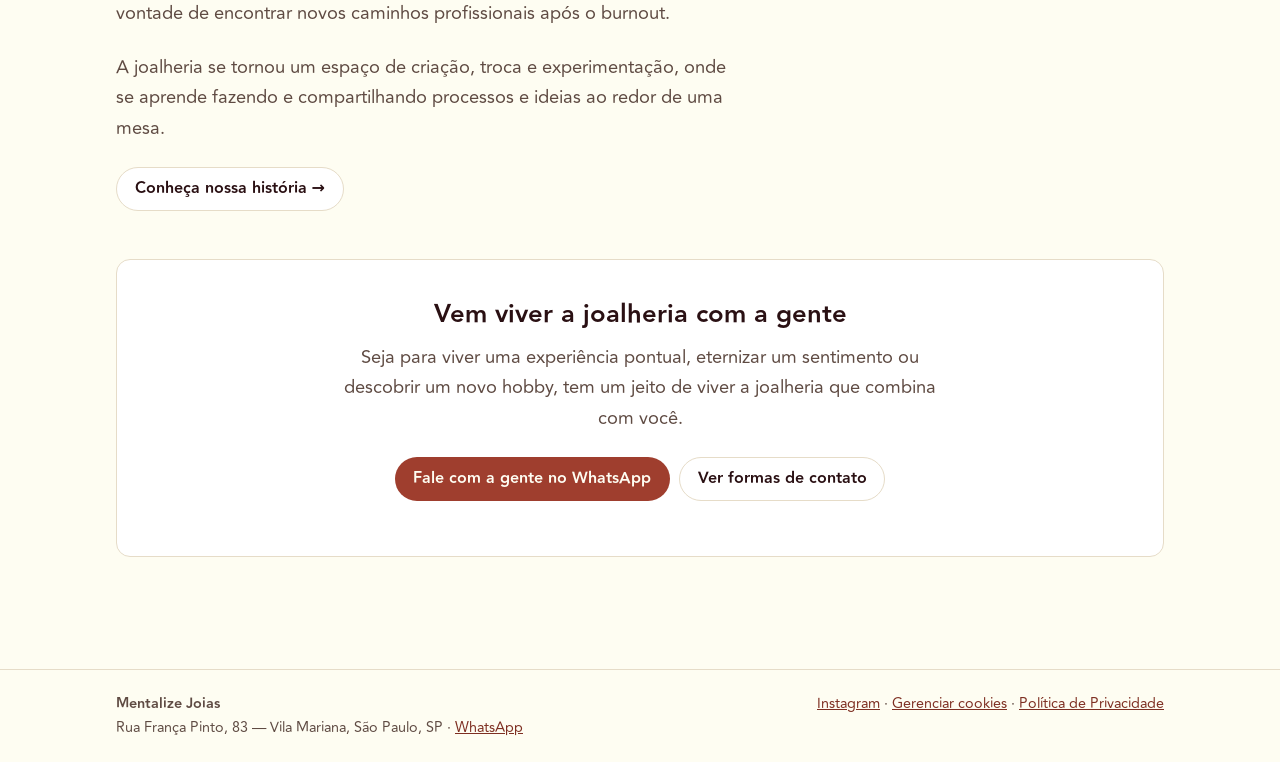
==== commit f6a1278e: "Preparar o site para mentalizejoias.com.br Remove a referência ao repositório e reaponta todo o ende" ====
--- a/index.html
+++ b/index.html
@@ -11,20 +11,20 @@
   <meta name="description" content="Ateliê de joalheria na Vila Mariana, São Paulo. Aulas semanais em mesa compartilhada, workshops privativos e experiências de joalheria — um espaço de descompressão para criar com as próprias mãos.">
 
   <!-- Únicas URLs absolutas do projeto: atualize para o seu domínio ao publicar. -->
-  <link rel="canonical" href="https://pgillets.github.io/simple_site_mentalize/">
+  <link rel="canonical" href="https://mentalizejoias.com.br/">
   <meta property="og:type" content="website">
   <meta property="og:site_name" content="Mentalize Joias">
   <meta property="og:title" content="Mentalize Joias — Ateliê de Joalheria Autoral">
   <meta property="og:description" content="Aulas semanais em mesa compartilhada, workshops privativos e experiências de joalheria. Um espaço de descompressão para criar com as próprias mãos.">
-  <meta property="og:url" content="https://pgillets.github.io/simple_site_mentalize/">
-  <meta property="og:image" content="https://pgillets.github.io/simple_site_mentalize/assets/og-capa-negocio.png">
+  <meta property="og:url" content="https://mentalizejoias.com.br/">
+  <meta property="og:image" content="https://mentalizejoias.com.br/assets/og-capa-negocio.png">
   <meta property="og:image:width" content="1200">
   <meta property="og:image:height" content="630">
   <meta property="og:locale" content="pt_BR">
   <meta name="twitter:card" content="summary_large_image">
   <meta name="twitter:title" content="Mentalize Joias — Ateliê de Joalheria Autoral">
   <meta name="twitter:description" content="Aulas semanais em mesa compartilhada, workshops privativos e experiências de joalheria. Um espaço de descompressão para criar com as próprias mãos.">
-  <meta name="twitter:image" content="https://pgillets.github.io/simple_site_mentalize/assets/og-capa-negocio.png">
+  <meta name="twitter:image" content="https://mentalizejoias.com.br/assets/og-capa-negocio.png">
 
   <meta name="color-scheme" content="light dark">
   <meta name="theme-color" media="(prefers-color-scheme: light)" content="#fefdf2">
@@ -54,11 +54,11 @@
   {
     "@context": "https://schema.org",
     "@type": "LocalBusiness",
-    "@id": "https://pgillets.github.io/simple_site_mentalize/#negocio",
+    "@id": "https://mentalizejoias.com.br/#negocio",
     "name": "Mentalize Joias",
     "description": "Ateliê de joalheria: aulas semanais em mesa compartilhada, workshops privativos, alianças feitas à mão e experiências para empresas, na Vila Mariana.",
-    "image": "https://pgillets.github.io/simple_site_mentalize/assets/og-capa-negocio.png",
-    "url": "https://pgillets.github.io/simple_site_mentalize/",
+    "image": "https://mentalizejoias.com.br/assets/og-capa-negocio.png",
+    "url": "https://mentalizejoias.com.br/",
     "telephone": "+55-11-96317-7116",
     "priceRange": "R$$",
     "address": {
@@ -216,7 +216,6 @@
         <a href="https://www.instagram.com/mentalize.joias" target="_blank" rel="noopener noreferrer">Instagram</a>
         · <a href="#" class="gerenciar-cookies">Gerenciar cookies</a>
         · <a href="./privacidade.html">Política de Privacidade</a>
-        · <a href="https://github.com/pgillets/simple_site_mentalize">Código no GitHub</a>
       </p>
     </div>
   </footer>
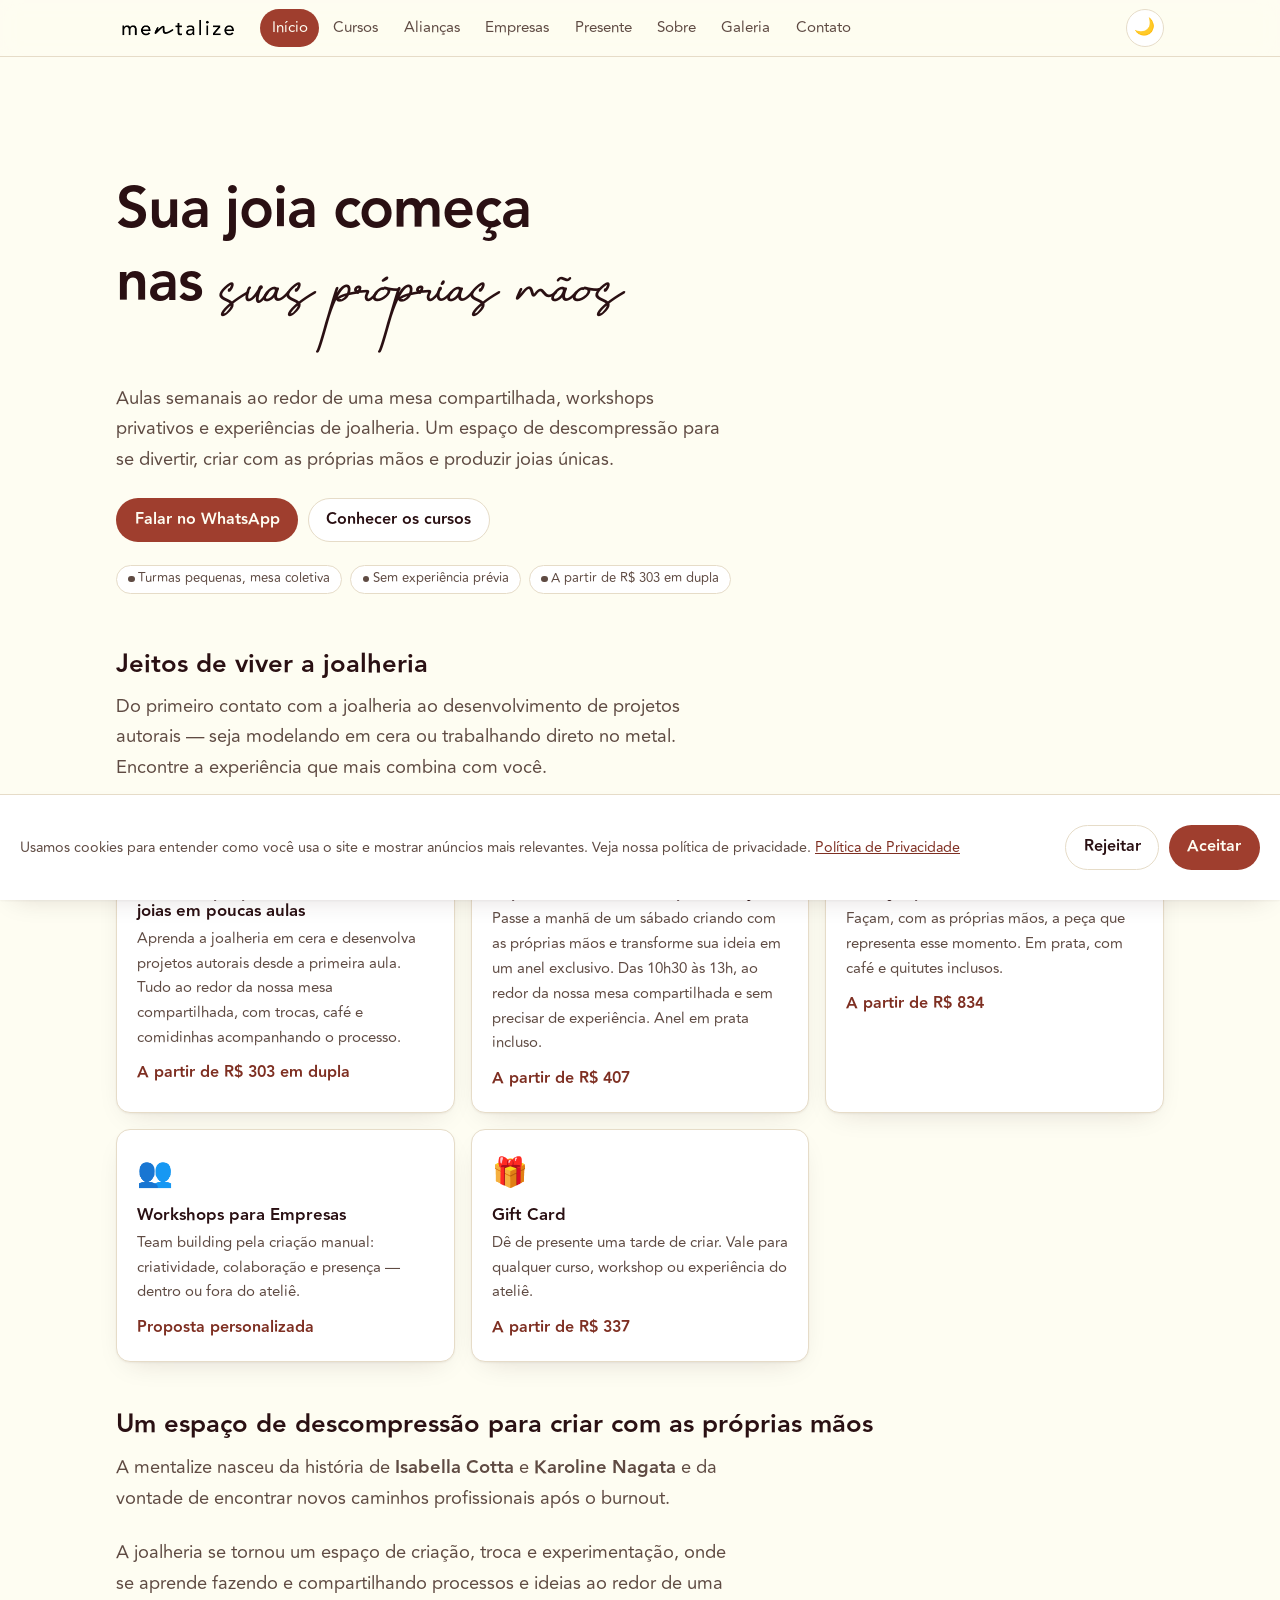
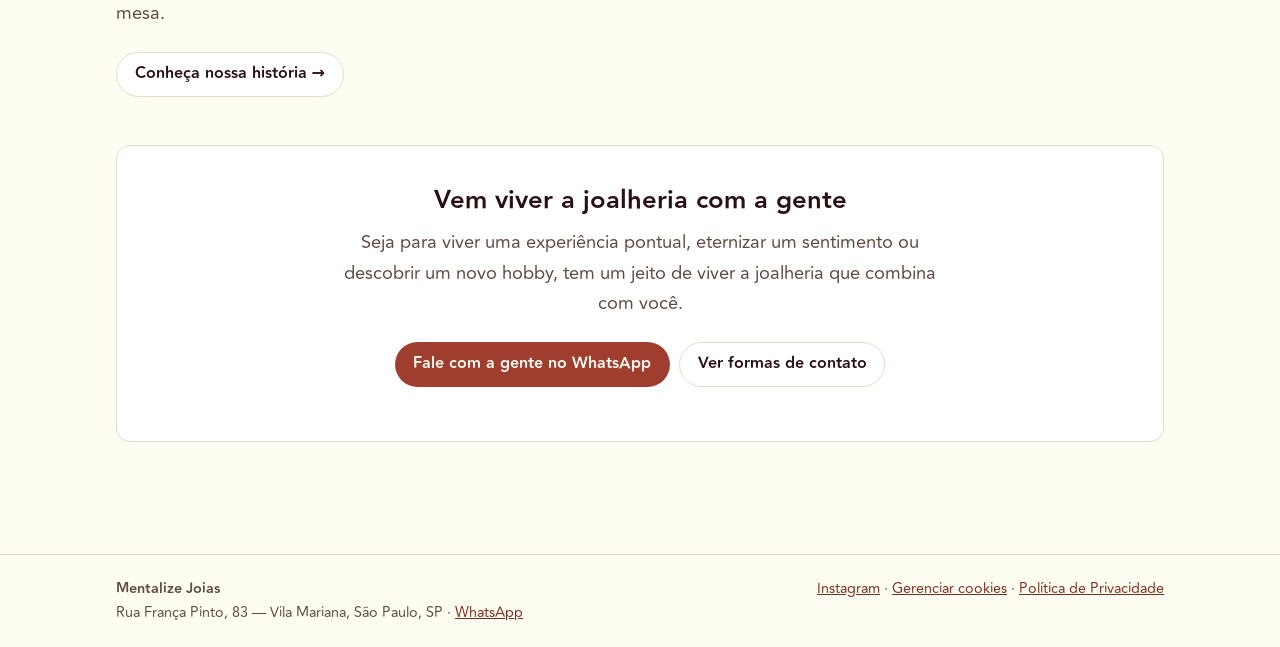
==== commit fcccf100: "Enxugar as ofertas da Home e refazer a capa de compartilhamento Home: saem os cards "Pacotes de Aula" ====
--- a/index.html
+++ b/index.html
@@ -148,18 +148,6 @@
           <p>Passe a manhã de um sábado criando com as próprias mãos e transforme sua ideia em um anel exclusivo. Das 10h30 às 13h, ao redor da nossa mesa compartilhada e sem precisar de experiência. Anel em prata incluso.</p>
           <span class="preco-mini">A partir de R$&nbsp;407</span>
         </a>
-        <a class="card-servico" href="./presente.html#workshop-coletivo">
-          <span class="card-servico-icone" aria-hidden="true">🔨</span>
-          <h3>Workshop de Sábado</h3>
-          <p>Turma única, sem compromisso de continuidade. Ideal pra experimentar a modelagem em cera pela primeira vez.</p>
-          <span class="preco-mini">A partir de R$&nbsp;407</span>
-        </a>
-        <a class="card-servico" href="./cursos.html">
-          <span class="card-servico-icone" aria-hidden="true">📅</span>
-          <h3>Pacotes de Aula</h3>
-          <p>Aulas semanais em turma pequena, do zero ao seu projeto autoral. Quanto mais aulas, menor o valor por aula.</p>
-          <span class="preco-mini">A partir de R$&nbsp;337</span>
-        </a>
         <a class="card-servico" href="./aliancas.html">
           <span class="card-servico-icone" aria-hidden="true">💍</span>
           <h3>Alianças para Casais</h3>
--- a/css/negocio.css
+++ b/css/negocio.css
@@ -24,6 +24,16 @@
   gap: 1rem;
   grid-template-columns: repeat(auto-fit, minmax(14rem, 1fr));
   margin-top: 1.5rem;
+}
+
+/* São 5 ofertas. No auto-fit, a partir de ~1024px a grade abre em 4 colunas e
+   a quinta fica sozinha na segunda linha. Fixar 3 colunas no desktop resolve
+   em 3+2 e ainda dá cards mais largos. Abaixo daqui o auto-fit já se resolve
+   bem sozinho (3+2 perto de 768px, um por linha no celular). */
+@media (min-width: 60rem) {
+  .grade-servicos {
+    grid-template-columns: repeat(3, 1fr);
+  }
 }
 
 .card-servico {
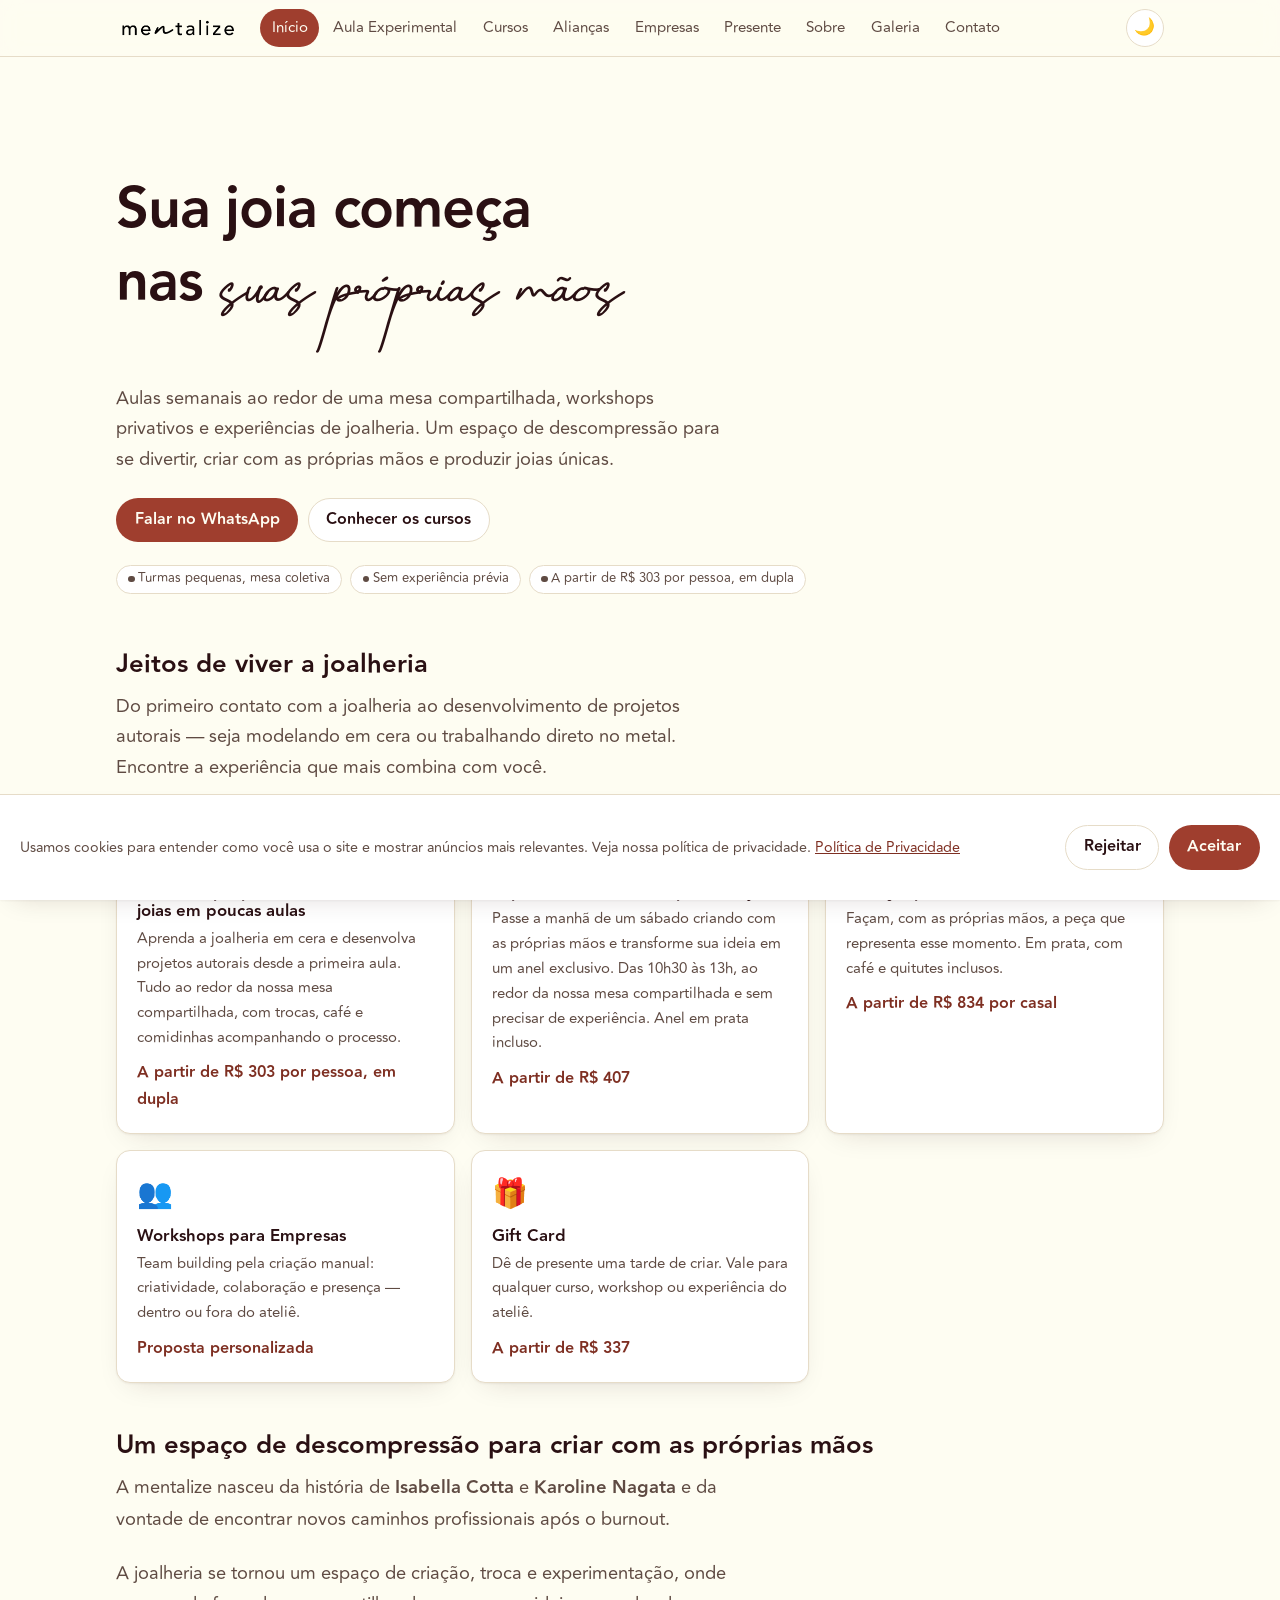
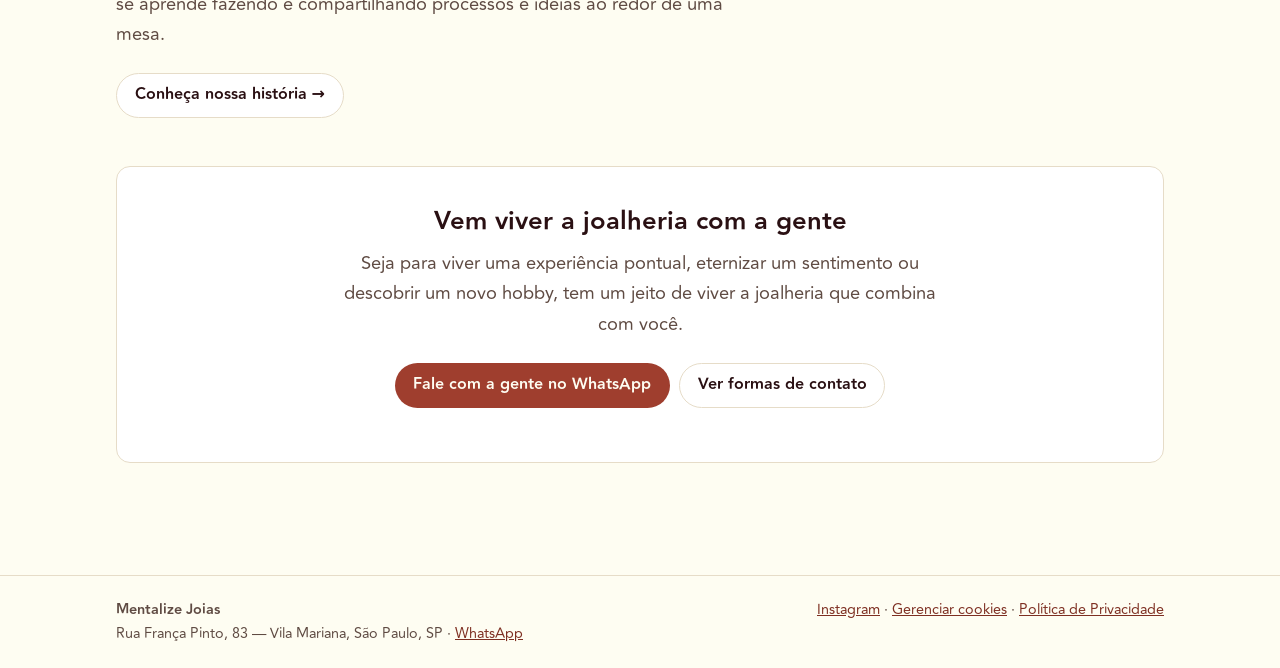
==== commit ffbdac81: "Criar a página Aula Experimental e publicar o preço progressivo do workshop A cliente explicou por á" ====
--- a/index.html
+++ b/index.html
@@ -98,6 +98,7 @@
     <noscript>
       <nav class="topo-conteudo" aria-label="Navegação principal">
         <a href="./index.html">Início</a>
+        <a href="./aula-experimental.html">Aula Experimental</a>
         <a href="./cursos.html">Cursos</a>
         <a href="./aliancas.html">Alianças</a>
         <a href="./empresas.html">Empresas</a>
@@ -124,7 +125,7 @@
       <div class="linha-selos">
         <span class="selo">Turmas pequenas, mesa coletiva</span>
         <span class="selo">Sem experiência prévia</span>
-        <span class="selo">A partir de R$&nbsp;303 em dupla</span>
+        <span class="selo">A partir de R$&nbsp;303 por pessoa, em dupla</span>
       </div>
     </section>
 
@@ -140,9 +141,9 @@
           <span class="card-servico-icone" aria-hidden="true">📅</span>
           <h3>Crie suas próprias joias em poucas aulas</h3>
           <p>Aprenda a joalheria em cera e desenvolva projetos autorais desde a primeira aula. Tudo ao redor da nossa mesa compartilhada, com trocas, café e comidinhas acompanhando o processo.</p>
-          <span class="preco-mini">A partir de R$&nbsp;303 em dupla</span>
-        </a>
-        <a class="card-servico" href="./presente.html#workshop-coletivo">
+          <span class="preco-mini">A partir de R$&nbsp;303 por pessoa, em dupla</span>
+        </a>
+        <a class="card-servico" href="./aula-experimental.html">
           <span class="card-servico-icone" aria-hidden="true">🔨</span>
           <h3>Experimente fazer sua primeira joia</h3>
           <p>Passe a manhã de um sábado criando com as próprias mãos e transforme sua ideia em um anel exclusivo. Das 10h30 às 13h, ao redor da nossa mesa compartilhada e sem precisar de experiência. Anel em prata incluso.</p>
@@ -152,7 +153,7 @@
           <span class="card-servico-icone" aria-hidden="true">💍</span>
           <h3>Alianças para Casais</h3>
           <p>Façam, com as próprias mãos, a peça que representa esse momento. Em prata, com café e quitutes inclusos.</p>
-          <span class="preco-mini">A partir de R$&nbsp;834</span>
+          <span class="preco-mini">A partir de R$&nbsp;834 por casal</span>
         </a>
         <a class="card-servico" href="./empresas.html">
           <span class="card-servico-icone" aria-hidden="true">👥</span>
